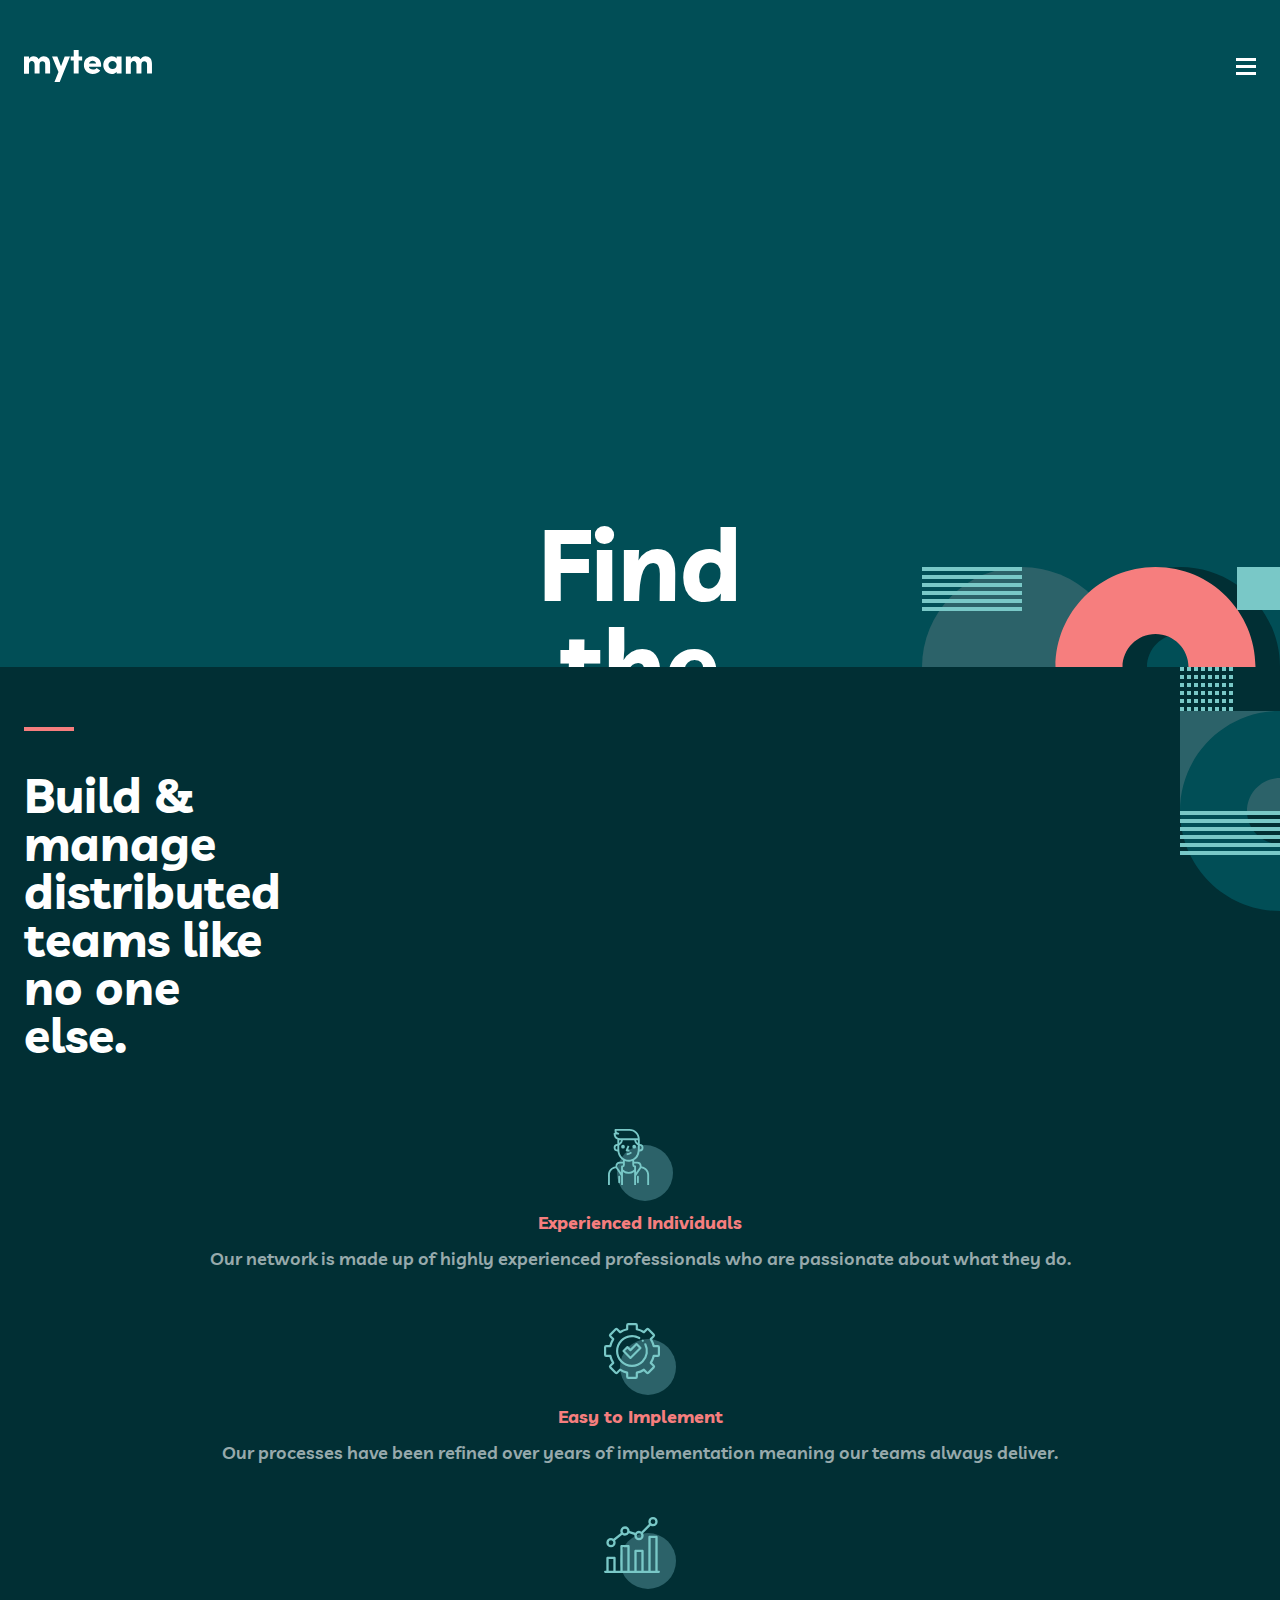
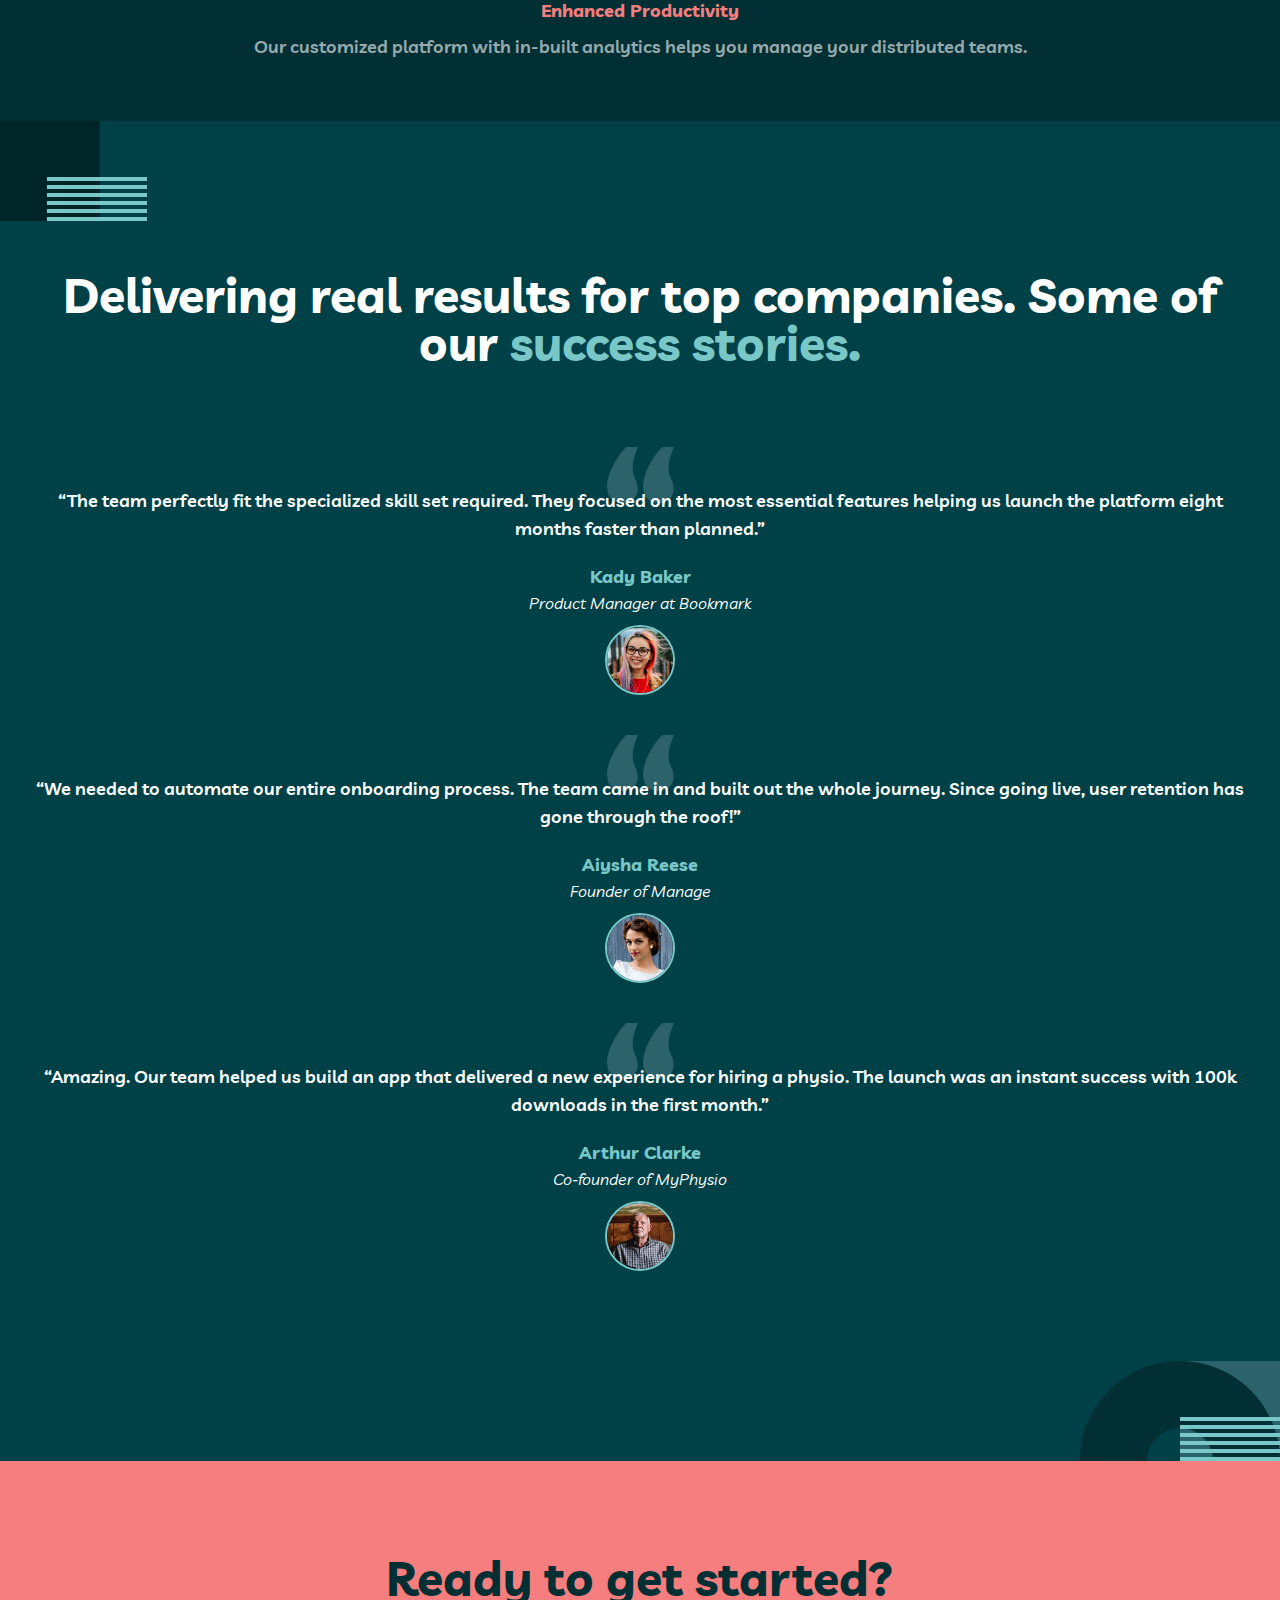
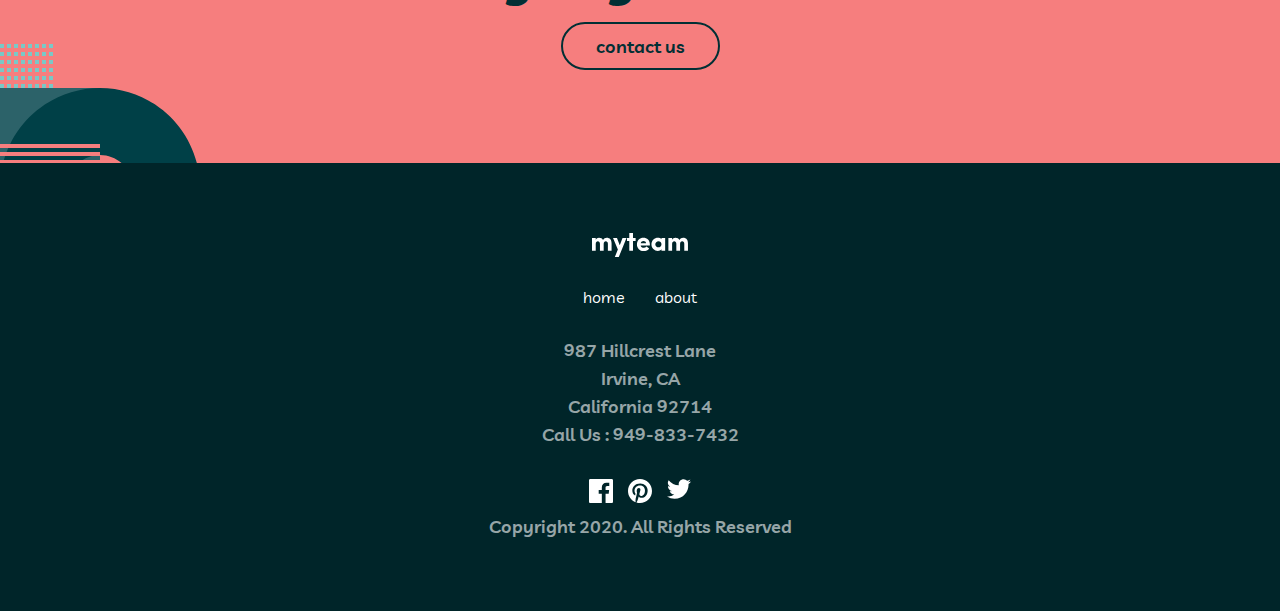
==== index.html @ 8f1077c3 "chore: file restructure and refactor" ====
<!DOCTYPE html>
<html lang="en">
  <head>
    <meta charset="UTF-8" />
    <meta name="viewport" content="width=device-width, initial-scale=1.0" />

    <link rel="preconnect" href="https://fonts.googleapis.com" />
    <link rel="preconnect" href="https://fonts.gstatic.com" crossorigin />
    <link
      href="https://fonts.googleapis.com/css2?family=Livvic:wght@100;200;300;400;500;600;700;900&display=swap"
      rel="stylesheet"
    />

    <link
      rel="icon"
      type="image/png"
      sizes="32x32"
      href="./images/favicon-32x32.png"
    />

    <link rel="stylesheet" href="../styles/global.css" />
    <link rel="stylesheet" href="../styles/Home/index.css" />
    <title>Frontend Mentor | MyTeam - Homepage</title>
  </head>

  <body>
    <header class="mobile">
      <img class="logo" src="./assets/logo.svg" alt="logo" />
      <img
        class="hamburger"
        src="./assets/icon-hamburger.svg"
        alt="hamburger icon"
      />
      <nav>
        <a href="./index.html">home</a>
        <a href="./pages/about.html">about</a>
        <button><a href="./pages/contact.html">contact us</a></button>
        <img src="./assets/icon-close.svg" id="close_nav" class="close_nav" />
        <img
          class="bg-image"
          src="./assets/bg-pattern-about-1-mobile-nav-1.svg"
          alt="background image"
        />
      </nav>
    </header>
    <section class="splash">
      <div class="wrapper">
        <h1>Find the best <span>talent</span></h1>

        <p>
          Finding the right people and building high performing teams can be
          hard. Most companies aren’t tapping into the abundance of global
          talent. We’re about to change that.
        </p>
      </div>
      <img src="./assets/bg-pattern-home-2.svg" alt="section one bg image" />
    </section>

    <section class="features">
      <div class="wrapper">
        <img
          class="bg-image"
          src="./assets/bg-pattern-home-3.svg"
          alt="bg image"
        />
        <div class="headline">
          <div class="line"></div>
          <h2>Build & manage distributed teams like no one else.</h2>
        </div>

        <div class="feats">
          <article>
            <img src="./assets/icon-person.svg" alt="person icon" />
            <h3>Experienced Individuals</h3>
            <p>
              Our network is made up of highly experienced professionals who are
              passionate about what they do.
            </p>
          </article>
          <article>
            <img src="./assets/icon-cog.svg" alt="cog icon" />
            <h3>Easy to Implement</h3>
            <p>
              Our processes have been refined over years of implementation
              meaning our teams always deliver.
            </p>
          </article>
          <article>
            <img src="./assets/icon-chart.svg" alt="chart icon" />
            <h3>Enhanced Productivity</h3>
            <p>
              Our customized platform with in-built analytics helps you manage
              your distributed teams.
            </p>
          </article>
        </div>
      </div>
    </section>

    <section class="stories">
      <div class="wrapper">
        <img
          class="bg-image-one"
          src="./assets/bg-pattern-home-4-about-3.svg"
          alt="bg image one"
        />
        <h2 class="headline">
          Delivering real results for top companies. Some of our
          <span>success stories.</span>
        </h2>

        <div class="articles-container">
          <article>
            <img
              class="quotes-icon"
              src="./assets/icon-quotes.svg"
              alt="quote icon"
            />
            <p>
              “The team perfectly fit the specialized skill set required. They
              focused on the most essential features helping us launch the
              platform eight months faster than planned.”
            </p>
            <div class="profile-container">
              <h3>Kady Baker</h3>
              <i>Product Manager at Bookmark</i>
              <img
                class="avatar"
                src="./assets/avatar-kady.jpg"
                alt="kady profile"
              />
            </div>
          </article>
          <article>
            <img
              class="quotes-icon"
              src="./assets/icon-quotes.svg"
              alt="quote icon"
            />
            <p>
              “We needed to automate our entire onboarding process. The team
              came in and built out the whole journey. Since going live, user
              retention has gone through the roof!”
            </p>
            <div class="profile-container">
              <h3>Aiysha Reese</h3>
              <i>Founder of Manage</i>
              <img
                class="avatar"
                src="./assets/avatar-aiysha.jpg"
                alt="aiysha profile"
              />
            </div>
          </article>
          <article>
            <img
              class="quotes-icon"
              src="./assets/icon-quotes.svg"
              alt="quote icon"
            />
            <p>
              “Amazing. Our team helped us build an app that delivered a new
              experience for hiring a physio. The launch was an instant success
              with 100k downloads in the first month.”
            </p>
            <div class="profile-container">
              <h3>Arthur Clarke</h3>
              <i>Co-founder of MyPhysio</i>
              <img
                class="avatar"
                src="/assets/avatar-arthur.jpg"
                alt="arthur icon"
              />
            </div>
          </article>
        </div>
      </div>
      <img
        src="./assets/bg-pattern-home-5.svg"
        alt="bg image"
        class="bg-image-two"
      />
    </section>

    <section class="get-started">
      <h2>Ready to get started?</h2>
      <button><a href="./pages/contact.html">contact us</a></button>
      <img src="./assets/bg-pattern-home-6-about-5.svg" alt="bg image" />
    </section>

    <footer>
      <img class="logo" src="./assets/logo.svg" alt="logo" />
      <nav>
        <a href="#section.splash">home</a>
        <a href="./pages/about.html">about</a>
      </nav>
      <div class="addy">
        <p>987 Hillcrest Lane</p>
        <p>Irvine, CA</p>
        <p>California 92714</p>
        <p>Call Us : 949-833-7432</p>
      </div>
      <div class="copyright">
        <div class="media-wrapper">
          <img src="./assets/icon-facebook.svg" alt="facebook icon" />
          <img src="./assets/icon-pinterest.svg" alt="pintrest icon" />
          <img src="./assets/icon-twitter.svg" alt="twitter icon" />
        </div>
        <p>Copyright 2020. All Rights Reserved</p>
      </div>
    </footer>
    <script src="./index.js"></script>
  </body>
</html>
---- styles/global.css ----
@import url("./fonts.css");
@import url("./comps/button.css");
@import url("./comps/mobile_header.css");
@import url("./comps/footer.css");
@import url("./comps/get-started.css");
* {
  box-sizing: border-box;
  margin: 0;
  padding: 0;
}

:root {
  --midnight-green: #014e56;
  --light-coral: #f67e7e;
  --rapture-blue: #79c8c7;
  --police-blue: #2c6269;
  --jungle-green: #004047;
  --sacramento-green: #012f34;
  --dark-green: #002529;
  --light-text: rgba(360, 360, 360, 0.6);
}

html {
  background: var(--midnight-green);
}

body {
  position: relative;
}

section {
  padding: 0 24px;
}

a {
  text-decoration: none;
  color: inherit;
}
---- styles/Home/index.css ----
@import url("./splash.css");
@import url("./features.css");
@import url("./stories.css");
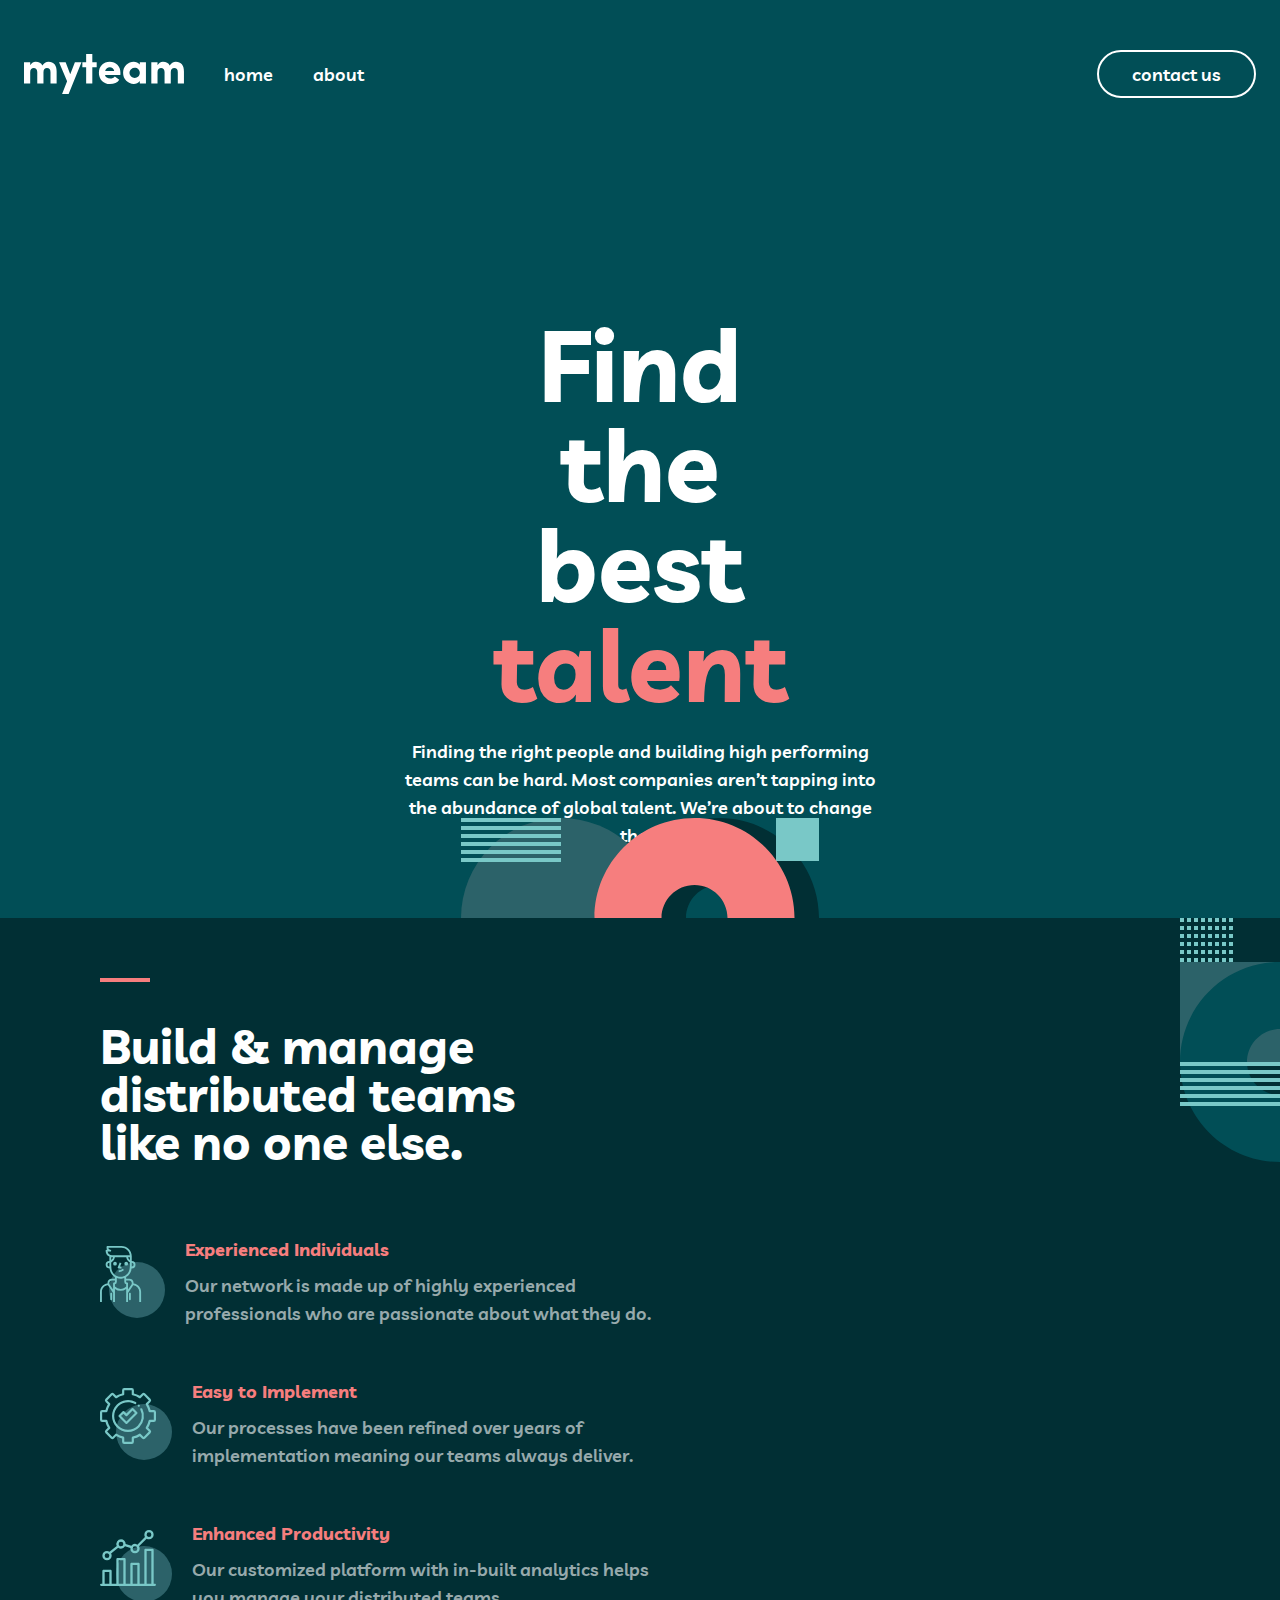
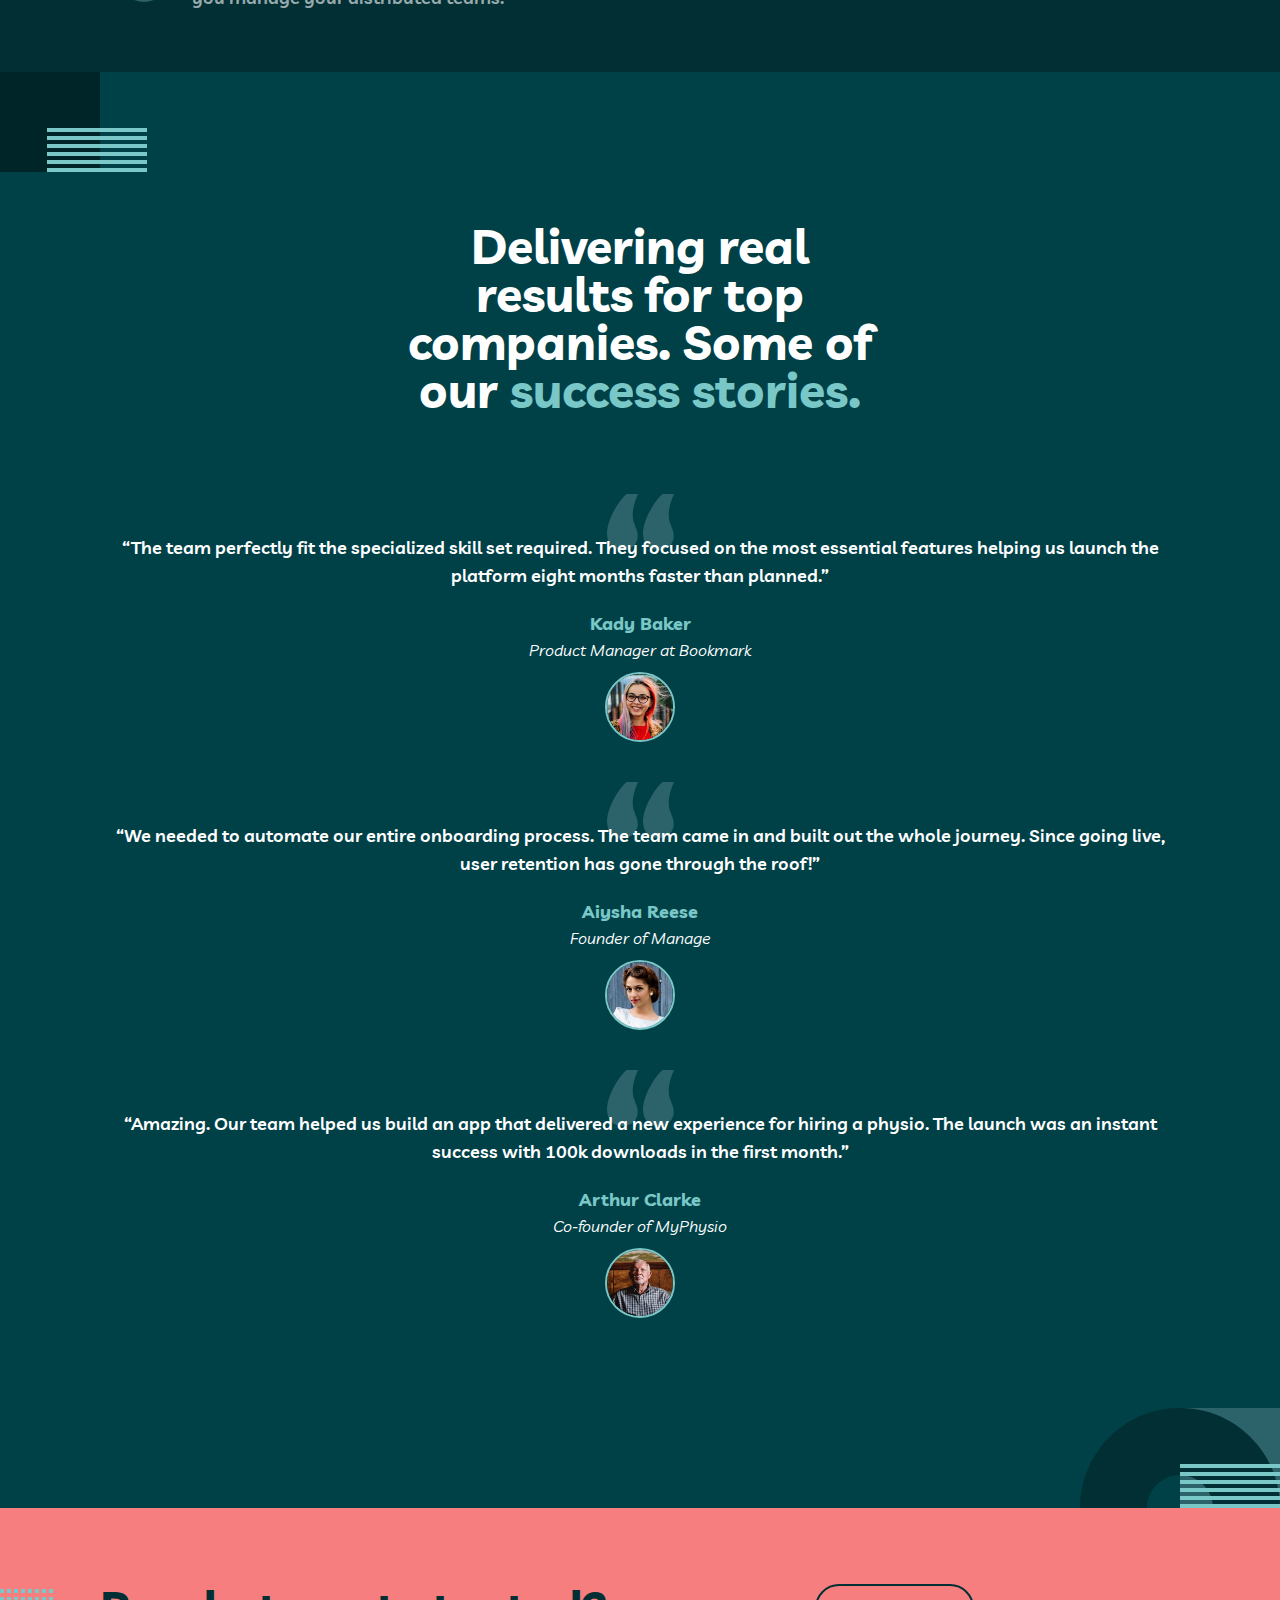
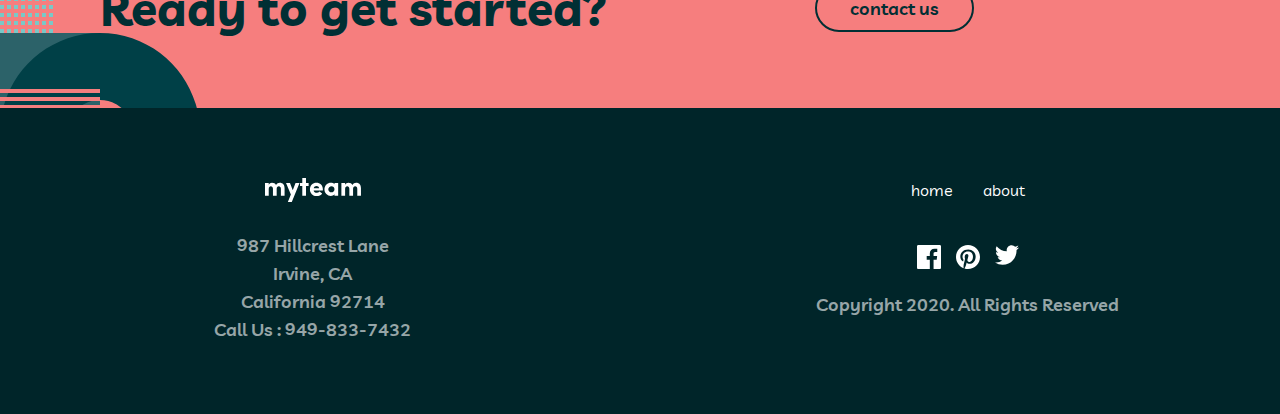
==== commit 8b450958: "page: home tablet view" ====
--- a/index.html
+++ b/index.html
@@ -43,6 +43,15 @@
         />
       </nav>
     </header>
+    <header class="desktop">
+      <nav>
+        <img class="logo" src="./assets/logo.svg" alt="logo" />
+        <a href="./index.html">home</a>
+        <a href="./pages/about.html">about</a>
+      </nav>
+      <button><a href="./pages/contact.html">contact us</a></button>
+    </header>
+
     <section class="splash">
       <div class="wrapper">
         <h1>Find the best <span>talent</span></h1>
@@ -71,27 +80,33 @@
         <div class="feats">
           <article>
             <img src="./assets/icon-person.svg" alt="person icon" />
-            <h3>Experienced Individuals</h3>
-            <p>
-              Our network is made up of highly experienced professionals who are
-              passionate about what they do.
-            </p>
+            <div>
+              <h3>Experienced Individuals</h3>
+              <p>
+                Our network is made up of highly experienced professionals who
+                are passionate about what they do.
+              </p>
+            </div>
           </article>
           <article>
             <img src="./assets/icon-cog.svg" alt="cog icon" />
-            <h3>Easy to Implement</h3>
-            <p>
-              Our processes have been refined over years of implementation
-              meaning our teams always deliver.
-            </p>
+            <div>
+              <h3>Easy to Implement</h3>
+              <p>
+                Our processes have been refined over years of implementation
+                meaning our teams always deliver.
+              </p>
+            </div>
           </article>
           <article>
             <img src="./assets/icon-chart.svg" alt="chart icon" />
-            <h3>Enhanced Productivity</h3>
-            <p>
-              Our customized platform with in-built analytics helps you manage
-              your distributed teams.
-            </p>
+            <div>
+              <h3>Enhanced Productivity</h3>
+              <p>
+                Our customized platform with in-built analytics helps you manage
+                your distributed teams.
+              </p>
+            </div>
           </article>
         </div>
       </div>
--- a/styles/global.css
+++ b/styles/global.css
@@ -3,6 +3,7 @@
 @import url("./comps/mobile_header.css");
 @import url("./comps/footer.css");
 @import url("./comps/get-started.css");
+@import url("./comps/header_desktop.css");
 * {
   box-sizing: border-box;
   margin: 0;
@@ -36,3 +37,9 @@
   text-decoration: none;
   color: inherit;
 }
+
+@media (min-width: 768px) {
+  section {
+    padding: 0 100px;
+  }
+}
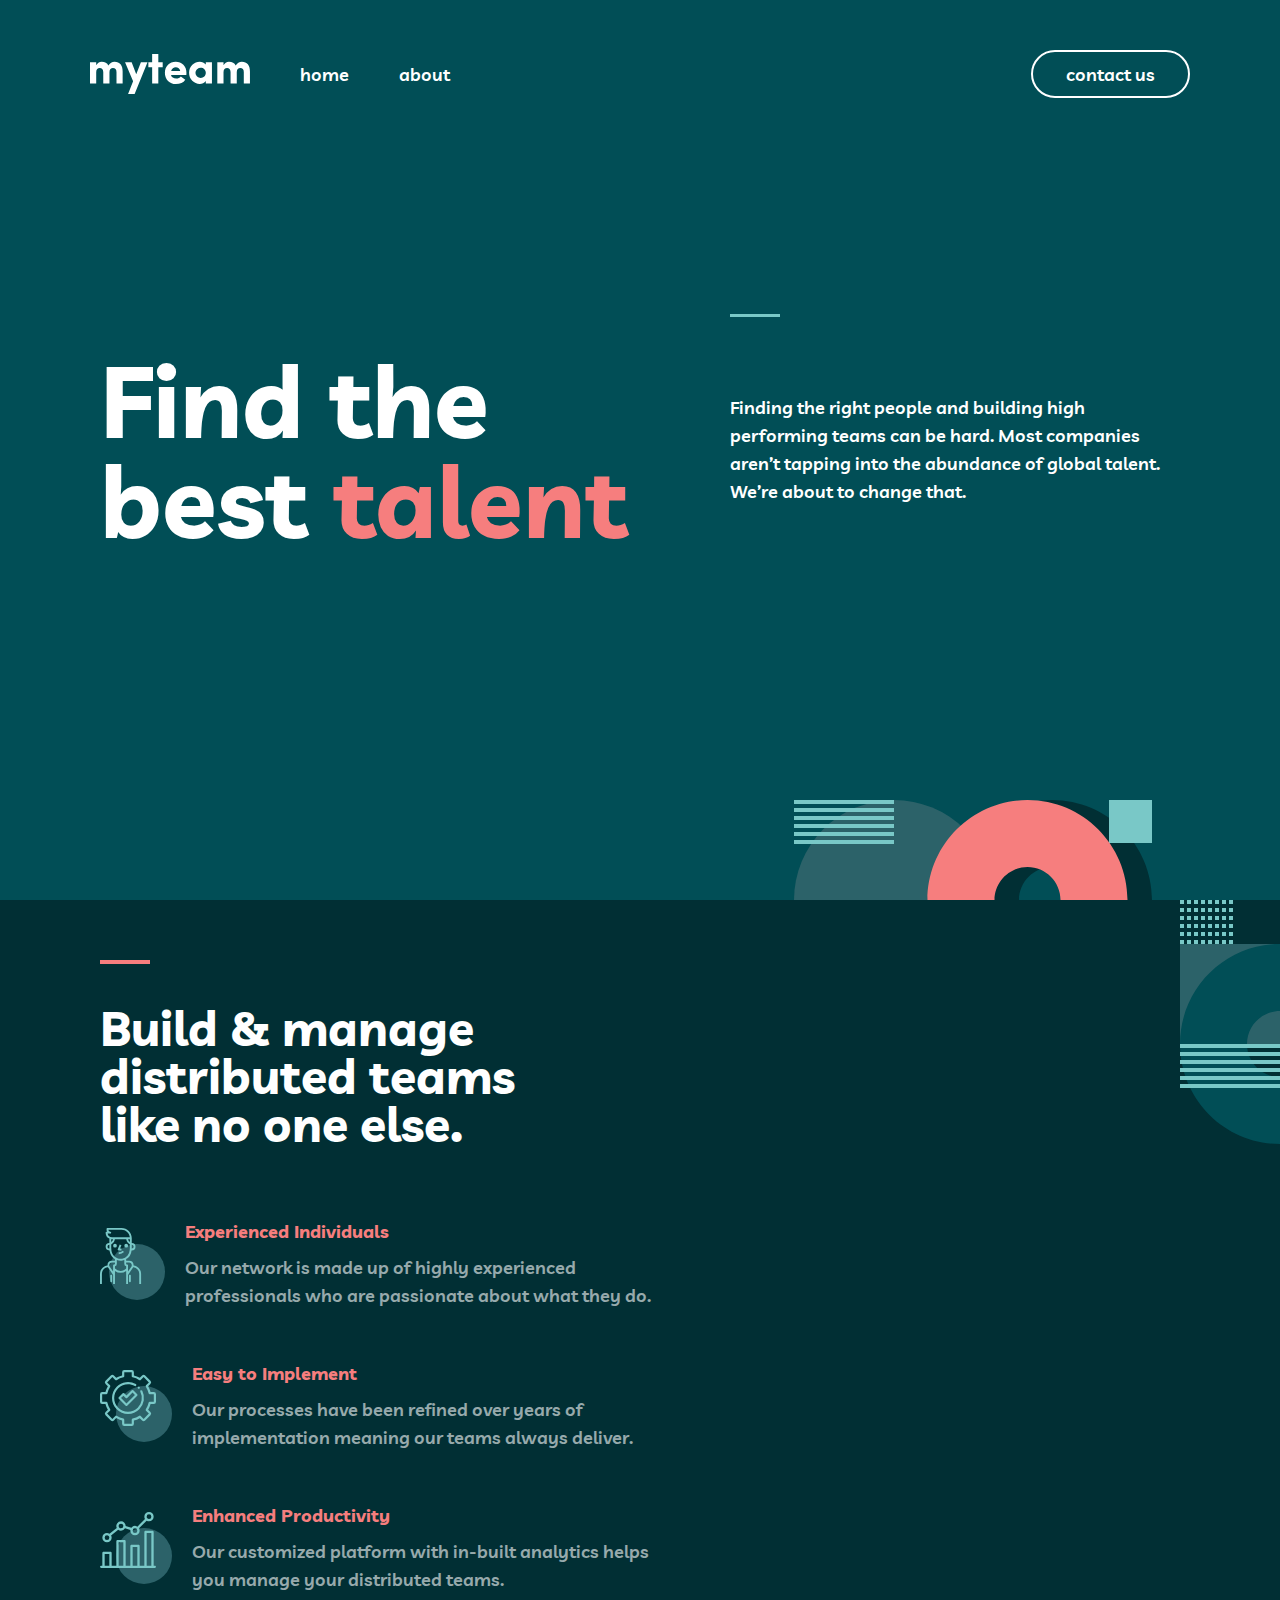
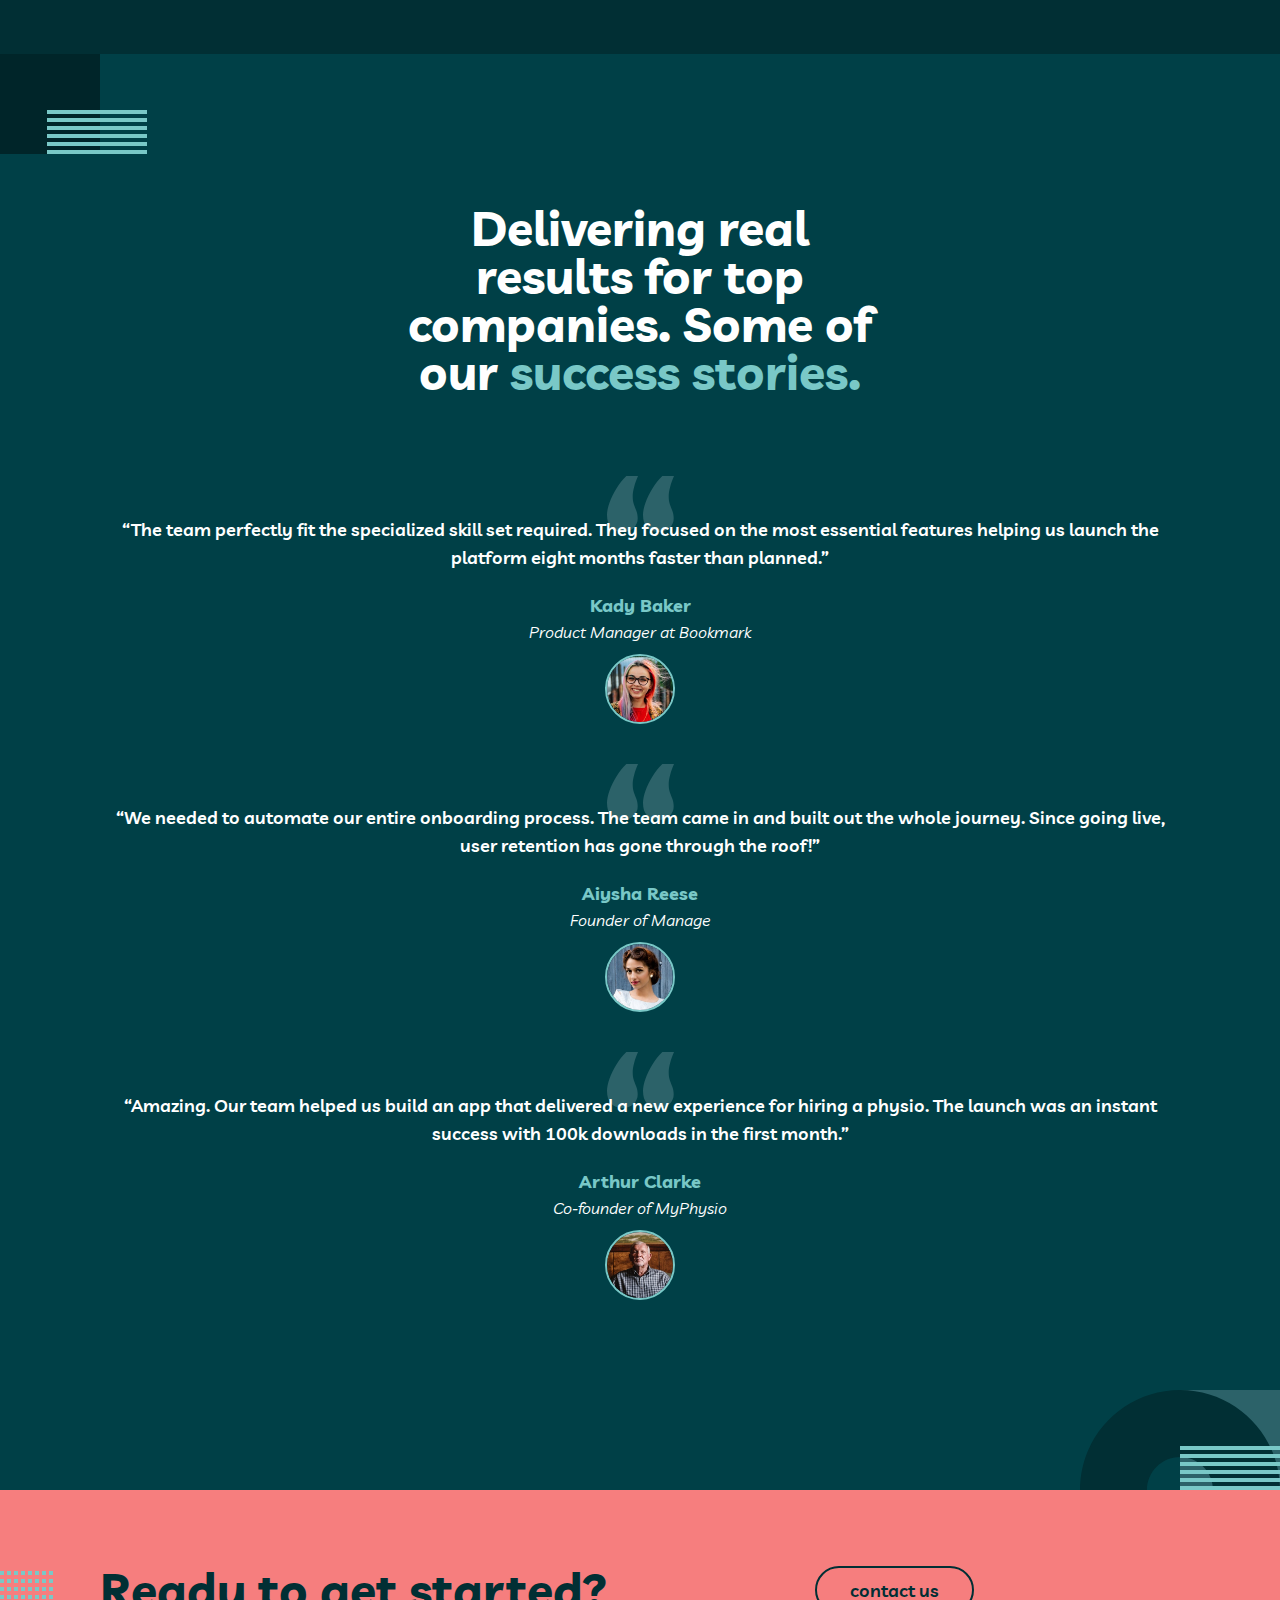
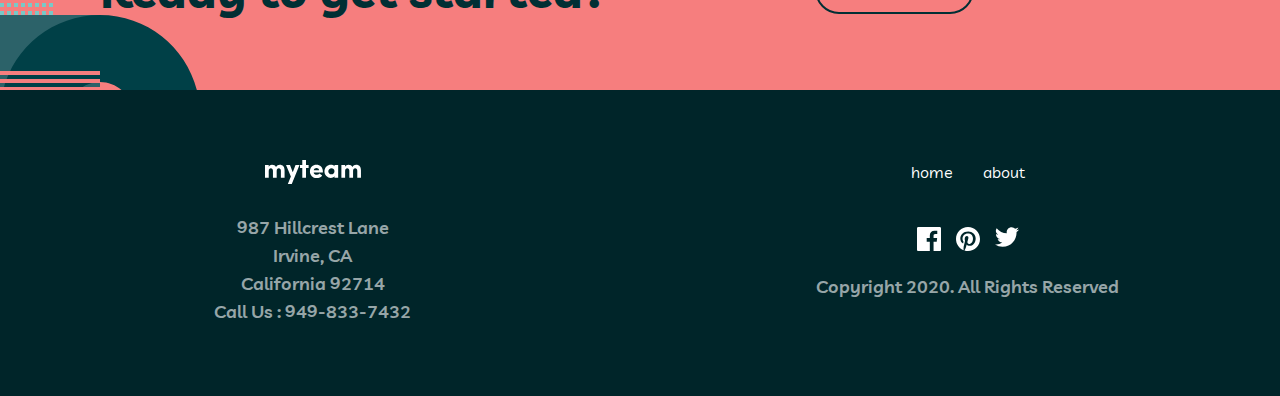
==== commit eaac279c: "page:home fixed splash styles" ====
--- a/index.html
+++ b/index.html
@@ -55,14 +55,25 @@
     <section class="splash">
       <div class="wrapper">
         <h1>Find the best <span>talent</span></h1>
-
-        <p>
-          Finding the right people and building high performing teams can be
-          hard. Most companies aren’t tapping into the abundance of global
-          talent. We’re about to change that.
-        </p>
-      </div>
-      <img src="./assets/bg-pattern-home-2.svg" alt="section one bg image" />
+        <div class="para-container">
+          <div class="line"></div>
+          <p>
+            Finding the right people and building high performing teams can be
+            hard. Most companies aren’t tapping into the abundance of global
+            talent. We’re about to change that.
+          </p>
+        </div>
+      </div>
+      <img
+        class="img-left"
+        src="./assets/bg-pattern-home-1.svg"
+        alt="bg image left"
+      />
+      <img
+        class="img-bottom"
+        src="./assets/bg-pattern-home-2.svg"
+        alt="section one bg image"
+      />
     </section>
 
     <section class="features">
--- a/styles/global.css
+++ b/styles/global.css
@@ -27,10 +27,14 @@
 
 body {
   position: relative;
+  max-width: 1500px;
+  margin: auto;
 }
 
 section {
   padding: 0 24px;
+  max-width: 1500px;
+  margin: auto;
 }
 
 a {
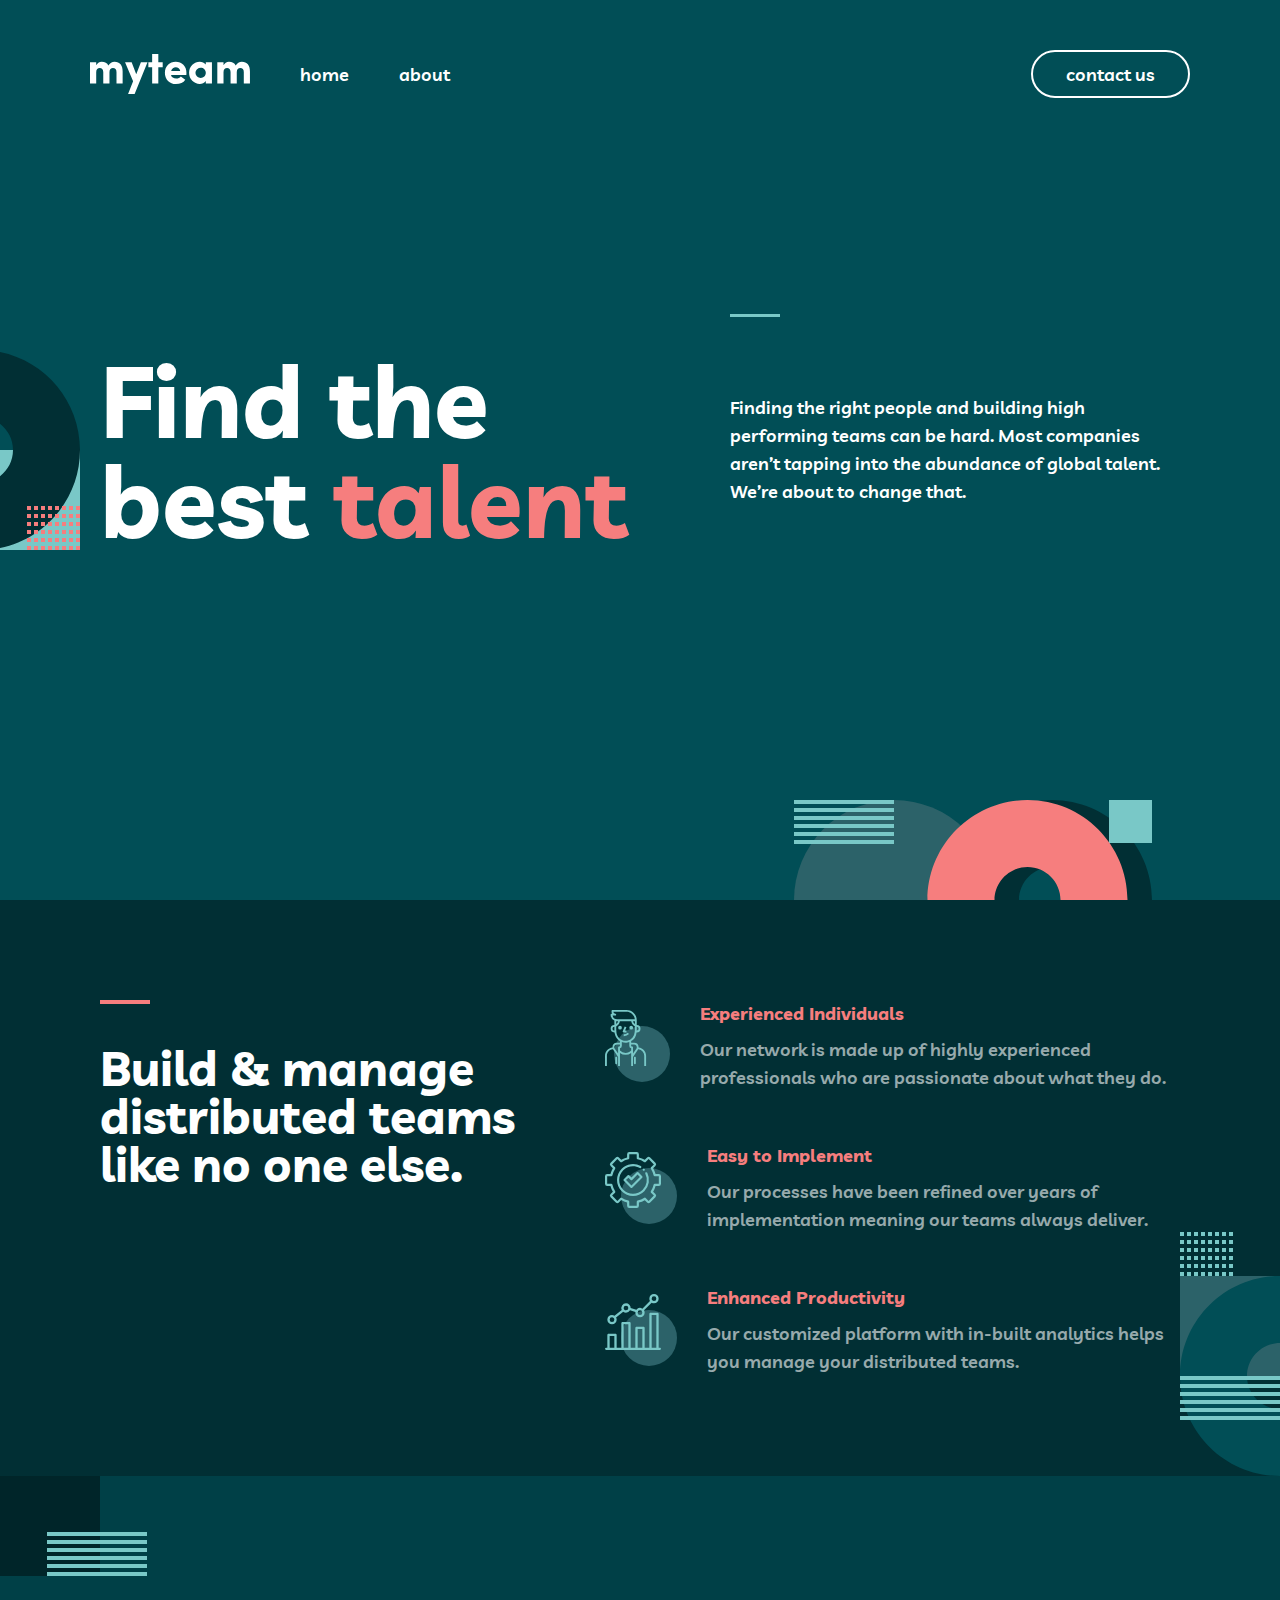
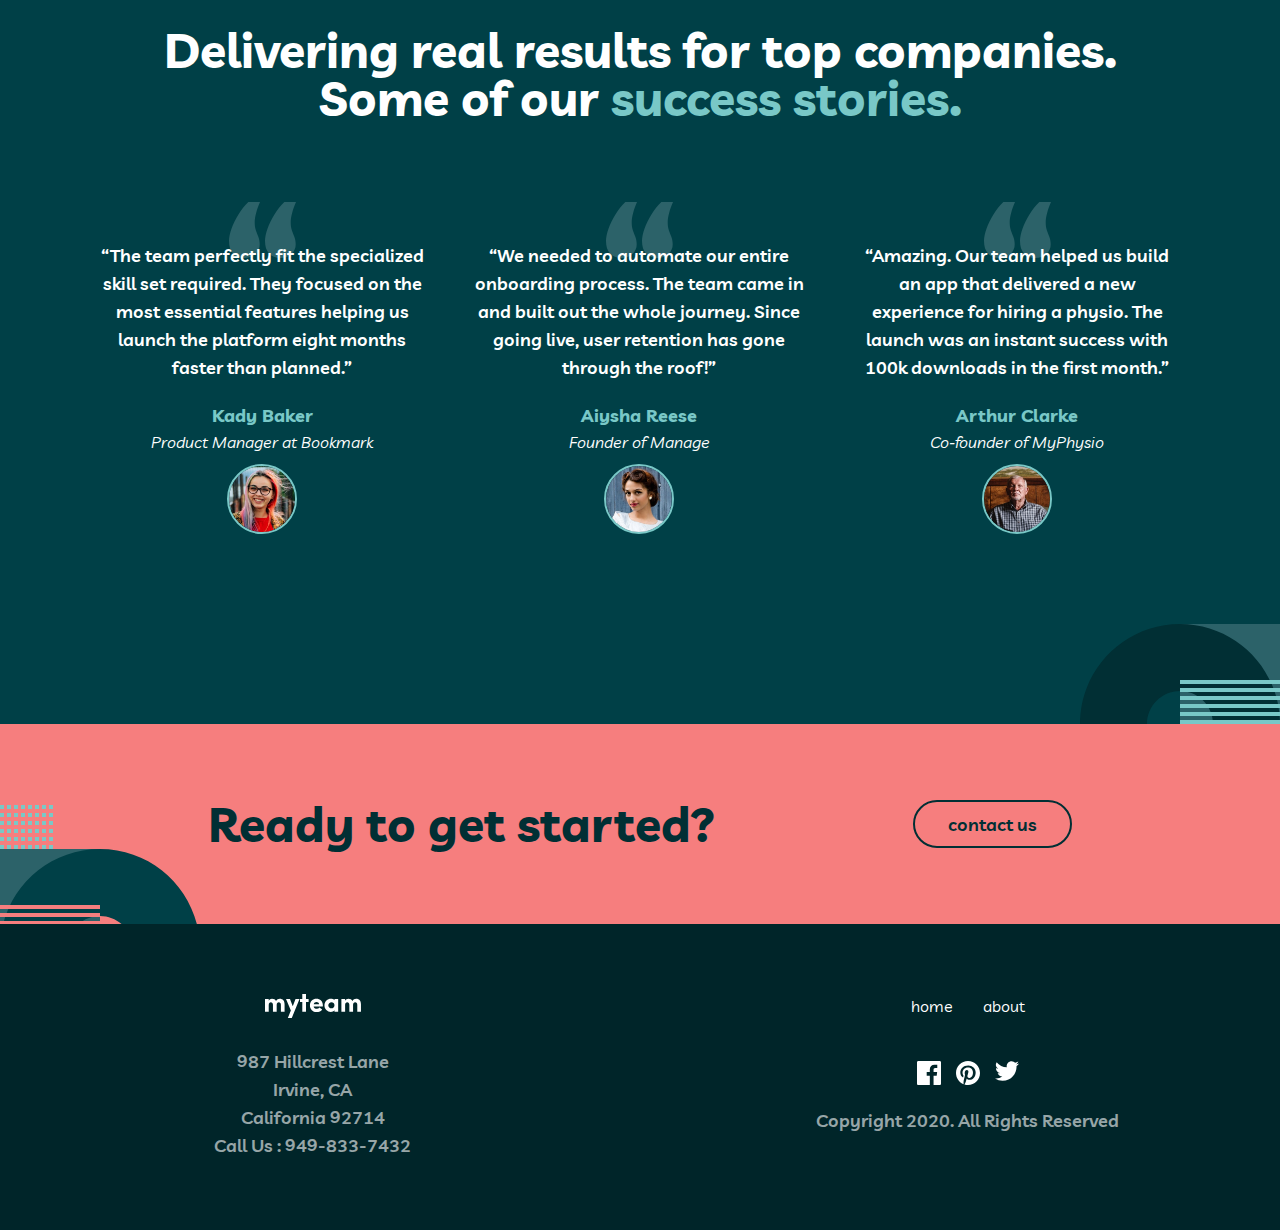
==== commit b8478a31: "page:home finished desktop" ====
--- a/index.html
+++ b/index.html
@@ -209,8 +209,10 @@
     </section>
 
     <section class="get-started">
-      <h2>Ready to get started?</h2>
-      <button><a href="./pages/contact.html">contact us</a></button>
+      <div class="wrapper">
+        <h2>Ready to get started?</h2>
+        <button><a href="./pages/contact.html">contact us</a></button>
+      </div>
       <img src="./assets/bg-pattern-home-6-about-5.svg" alt="bg image" />
     </section>
 
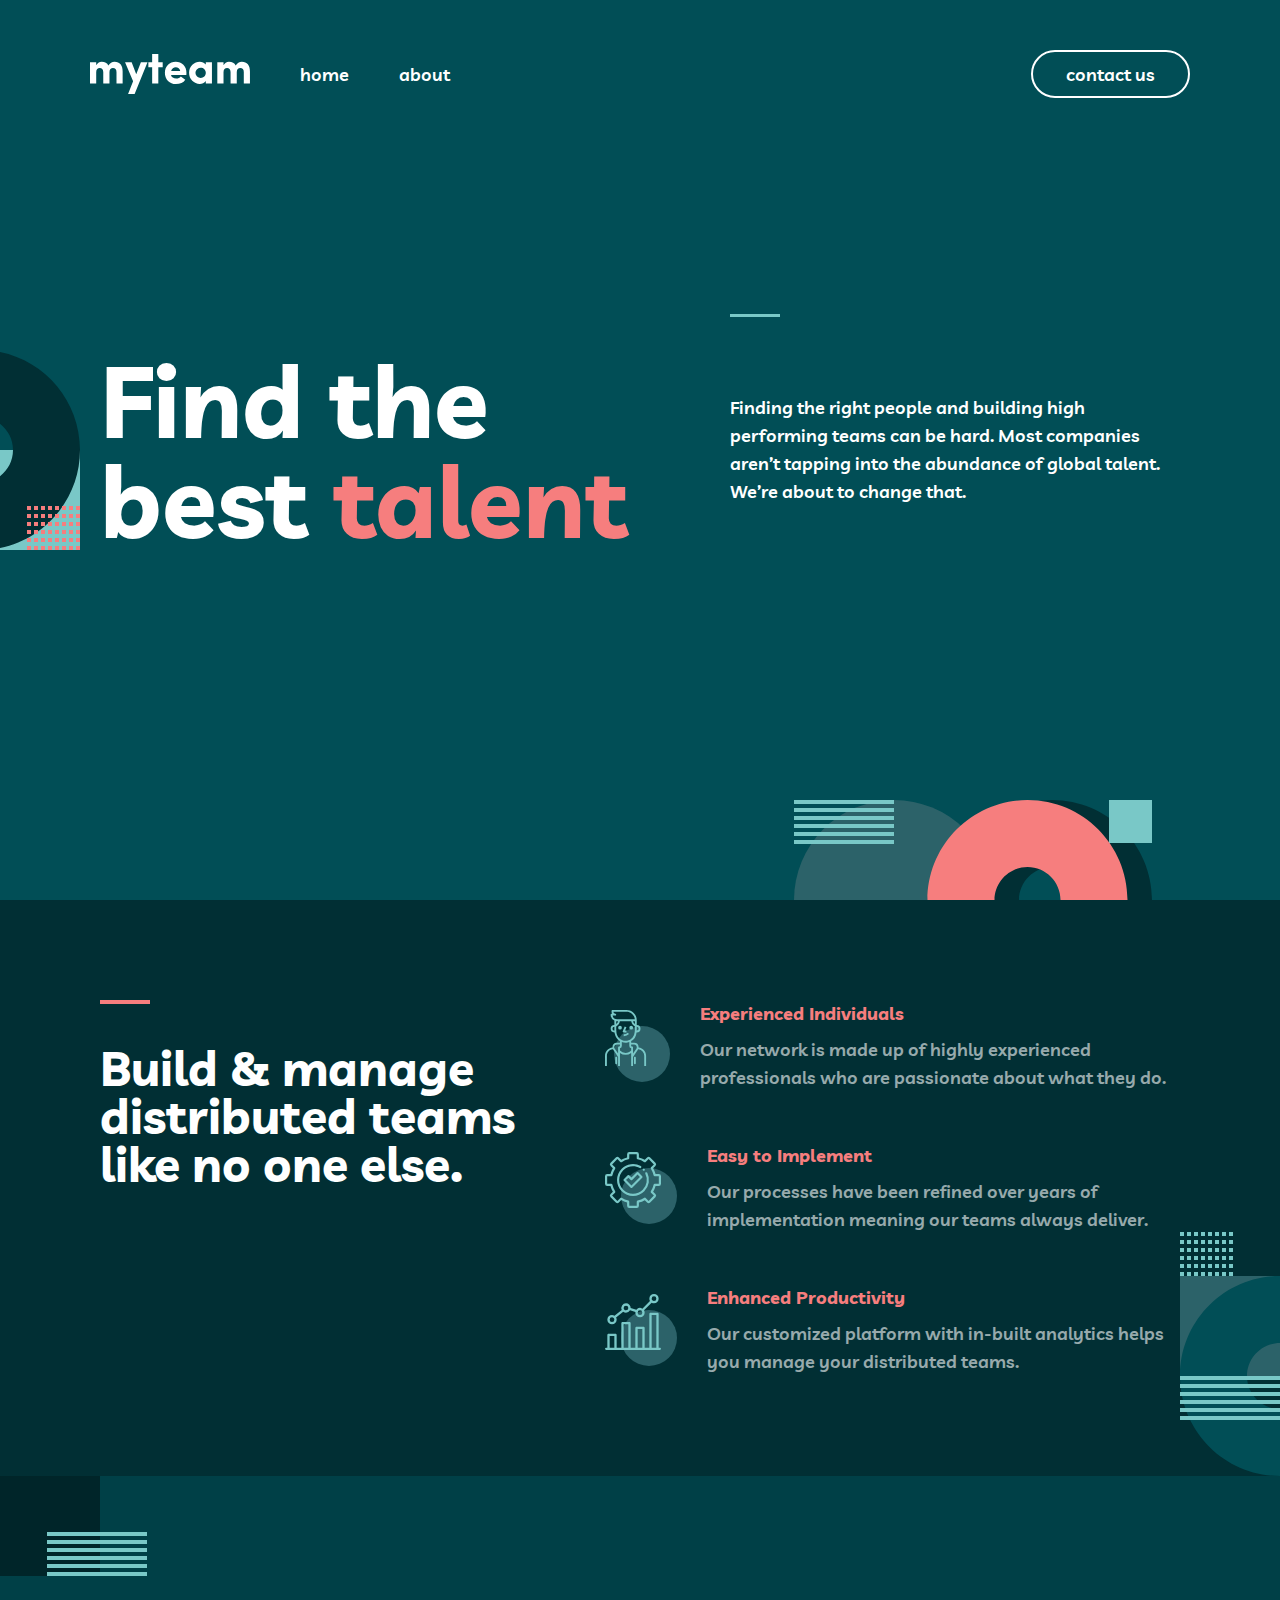
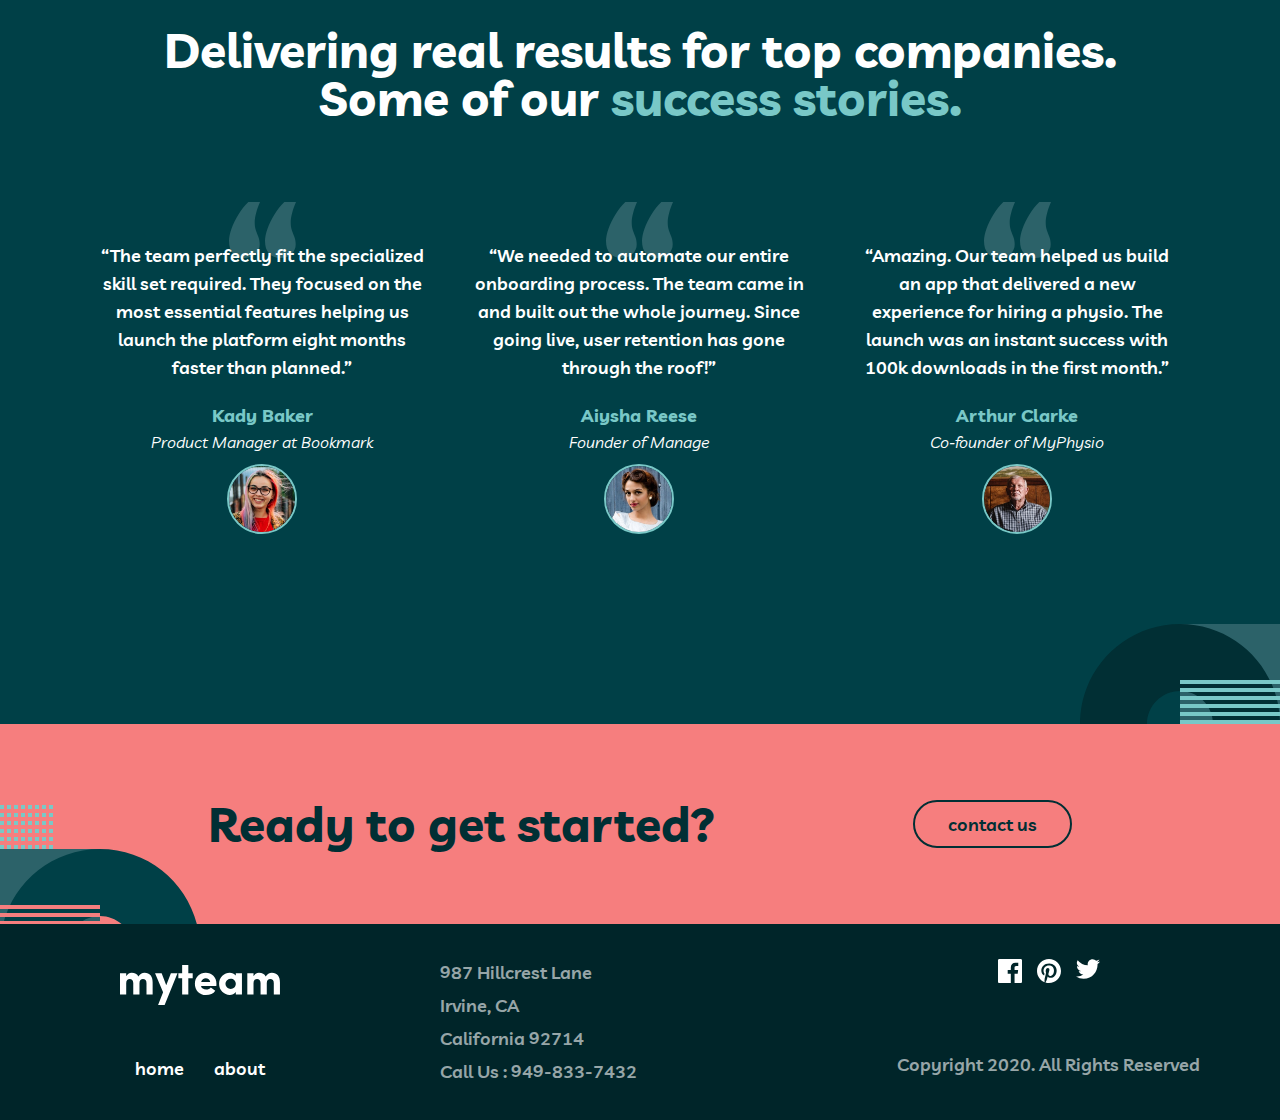
==== commit 03f57658: "v1.0" ====
--- a/index.html
+++ b/index.html
@@ -52,7 +52,7 @@
       <button><a href="./pages/contact.html">contact us</a></button>
     </header>
 
-    <section class="splash">
+    <section id="home" class="splash">
       <div class="wrapper">
         <h1>Find the best <span>talent</span></h1>
         <div class="para-container">
@@ -217,24 +217,26 @@
     </section>
 
     <footer>
-      <img class="logo" src="./assets/logo.svg" alt="logo" />
-      <nav>
-        <a href="#section.splash">home</a>
-        <a href="./pages/about.html">about</a>
-      </nav>
-      <div class="addy">
-        <p>987 Hillcrest Lane</p>
-        <p>Irvine, CA</p>
-        <p>California 92714</p>
-        <p>Call Us : 949-833-7432</p>
-      </div>
-      <div class="copyright">
-        <div class="media-wrapper">
-          <img src="./assets/icon-facebook.svg" alt="facebook icon" />
-          <img src="./assets/icon-pinterest.svg" alt="pintrest icon" />
-          <img src="./assets/icon-twitter.svg" alt="twitter icon" />
-        </div>
-        <p>Copyright 2020. All Rights Reserved</p>
+      <div class="wrapper">
+        <img class="logo" src="./assets/logo.svg" alt="logo" />
+        <nav>
+          <a href="#home">home</a>
+          <a href="./pages/about.html">about</a>
+        </nav>
+        <div class="addy">
+          <p>987 Hillcrest Lane</p>
+          <p>Irvine, CA</p>
+          <p>California 92714</p>
+          <p>Call Us : 949-833-7432</p>
+        </div>
+        <div class="copyright">
+          <div class="media-wrapper">
+            <img src="./assets/icon-facebook.svg" alt="facebook icon" />
+            <img src="./assets/icon-pinterest.svg" alt="pintrest icon" />
+            <img src="./assets/icon-twitter.svg" alt="twitter icon" />
+          </div>
+          <p>Copyright 2020. All Rights Reserved</p>
+        </div>
       </div>
     </footer>
     <script src="./index.js"></script>
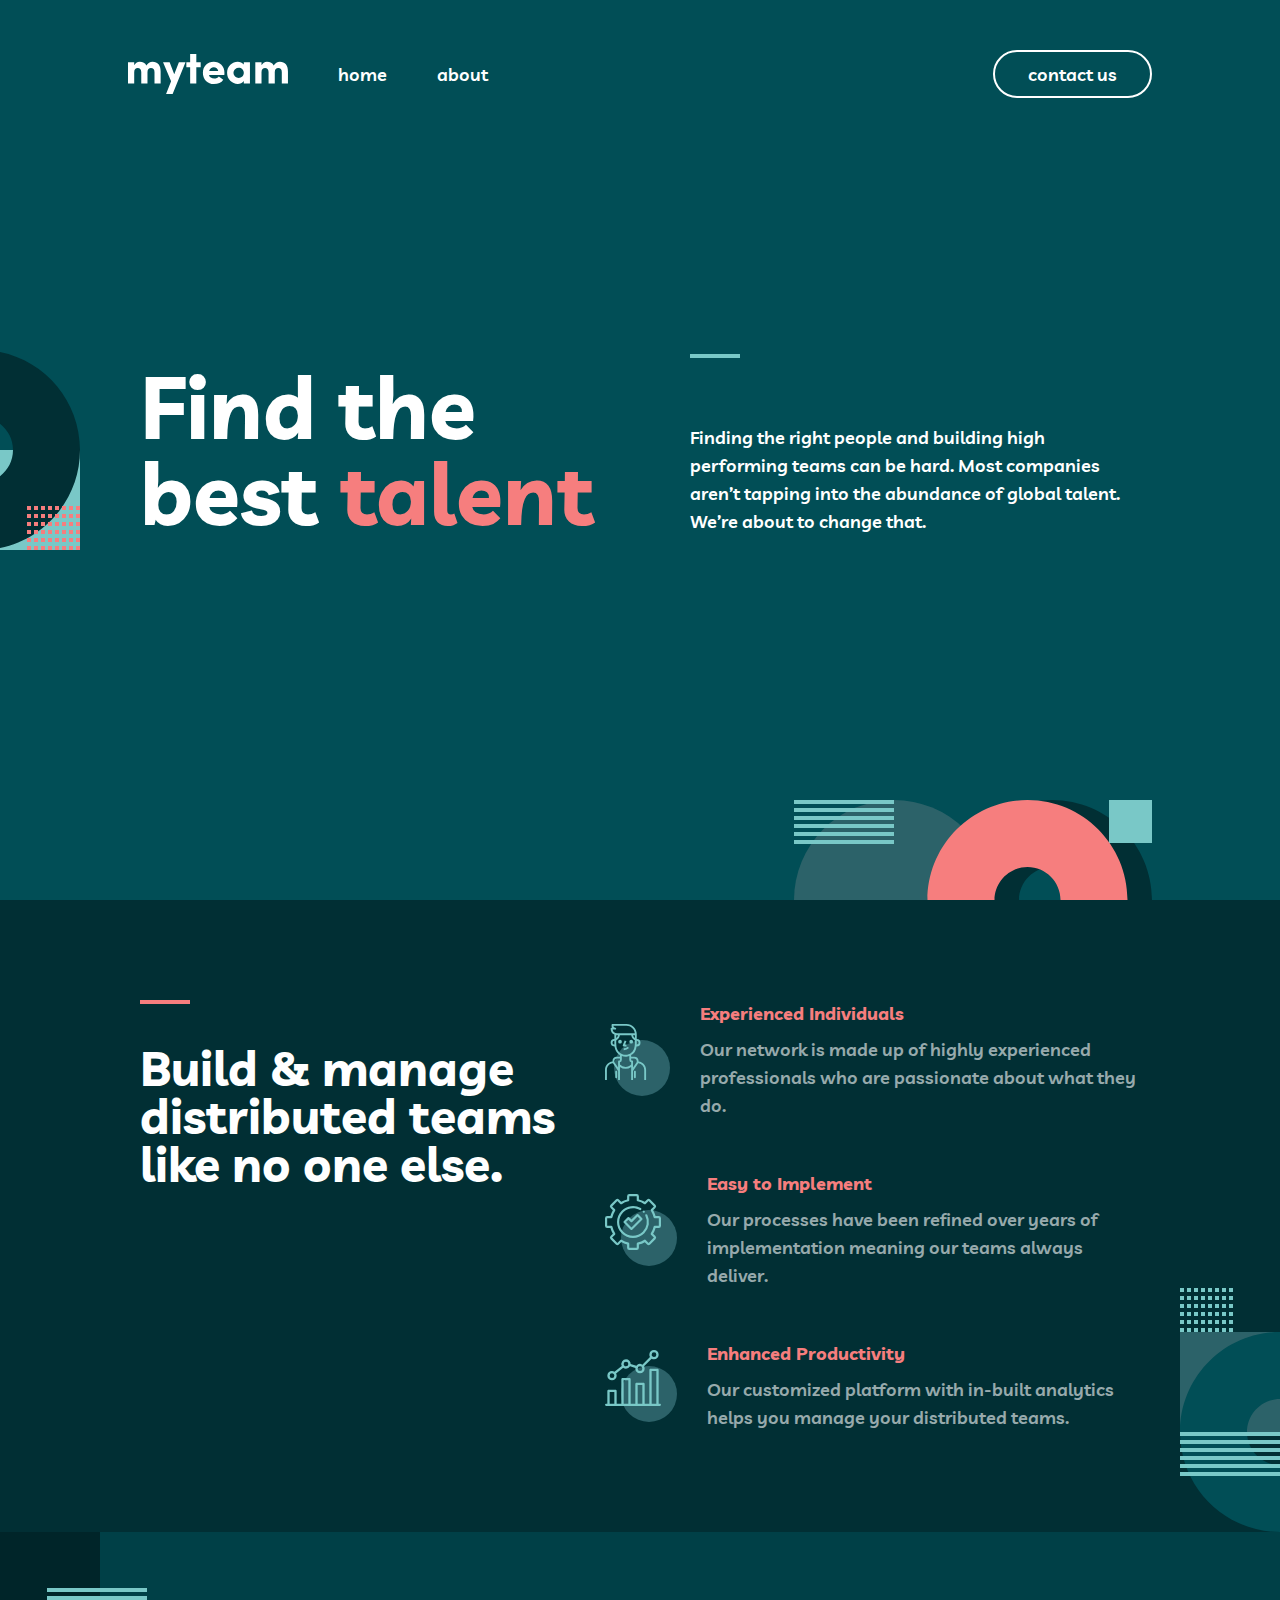
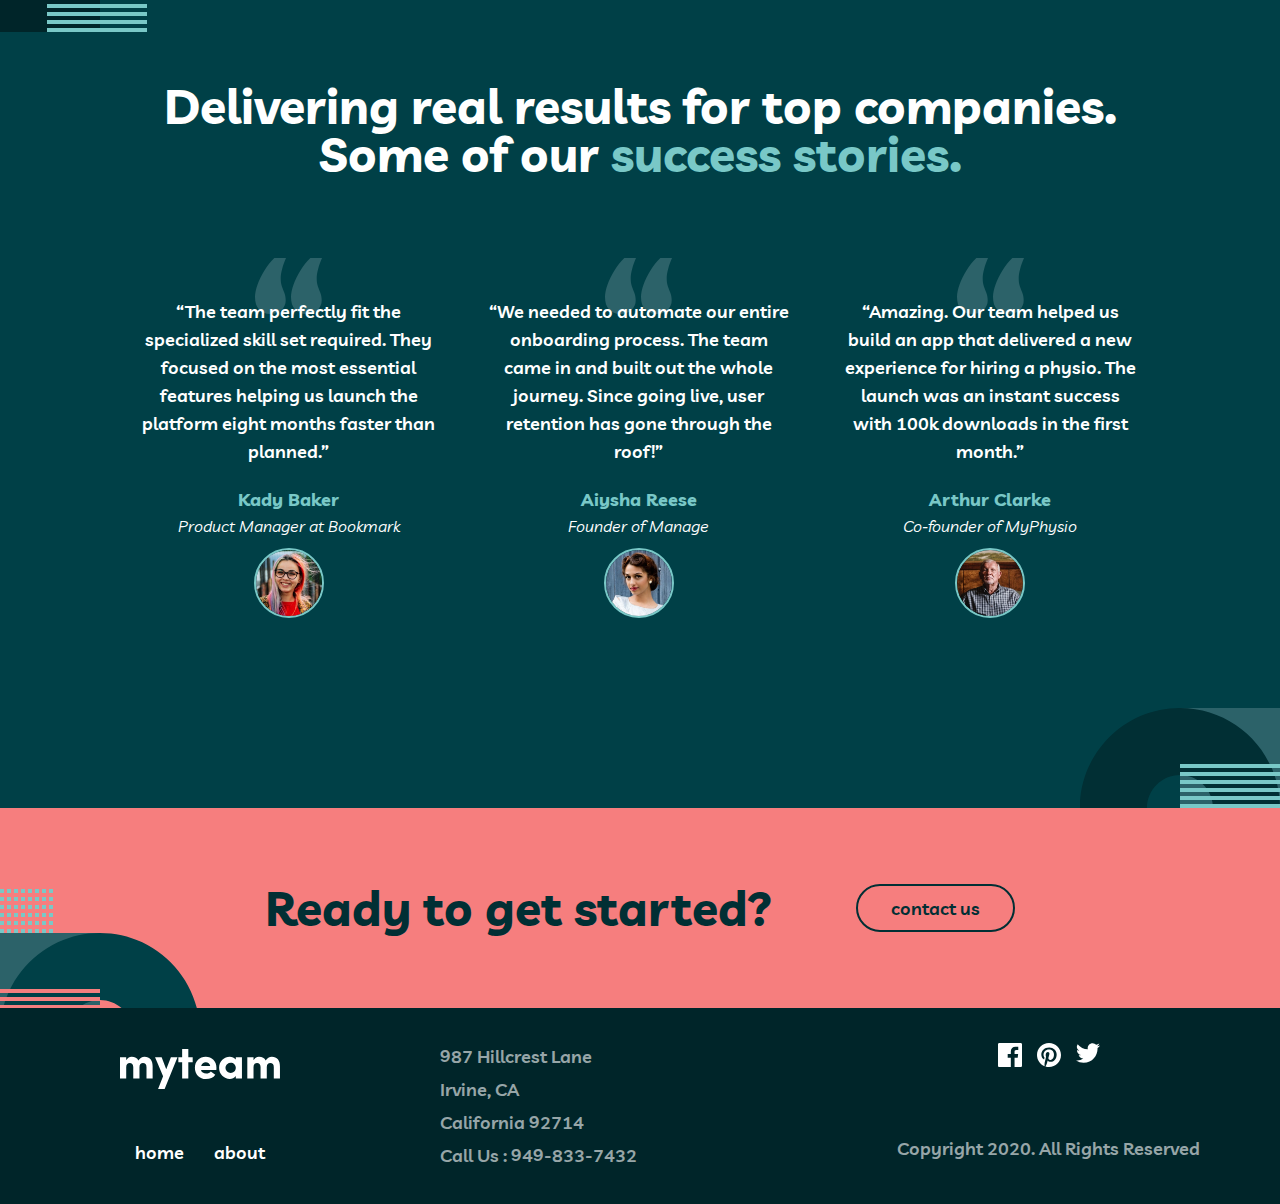
==== commit 712c3caf: "refactor home" ====
--- a/index.html
+++ b/index.html
@@ -55,6 +55,7 @@
     <section id="home" class="splash">
       <div class="wrapper">
         <h1>Find the best <span>talent</span></h1>
+
         <div class="para-container">
           <div class="line"></div>
           <p>
@@ -83,6 +84,7 @@
           src="./assets/bg-pattern-home-3.svg"
           alt="bg image"
         />
+
         <div class="headline">
           <div class="line"></div>
           <h2>Build & manage distributed teams like no one else.</h2>
@@ -130,6 +132,7 @@
           src="./assets/bg-pattern-home-4-about-3.svg"
           alt="bg image one"
         />
+
         <h2 class="headline">
           Delivering real results for top companies. Some of our
           <span>success stories.</span>
@@ -157,6 +160,7 @@
               />
             </div>
           </article>
+
           <article>
             <img
               class="quotes-icon"
@@ -178,6 +182,7 @@
               />
             </div>
           </article>
+
           <article>
             <img
               class="quotes-icon"
@@ -201,6 +206,7 @@
           </article>
         </div>
       </div>
+
       <img
         src="./assets/bg-pattern-home-5.svg"
         alt="bg image"
@@ -219,16 +225,19 @@
     <footer>
       <div class="wrapper">
         <img class="logo" src="./assets/logo.svg" alt="logo" />
+
         <nav>
           <a href="#home">home</a>
           <a href="./pages/about.html">about</a>
         </nav>
+
         <div class="addy">
           <p>987 Hillcrest Lane</p>
           <p>Irvine, CA</p>
           <p>California 92714</p>
           <p>Call Us : 949-833-7432</p>
         </div>
+
         <div class="copyright">
           <div class="media-wrapper">
             <img src="./assets/icon-facebook.svg" alt="facebook icon" />
--- a/styles/global.css
+++ b/styles/global.css
@@ -44,6 +44,6 @@
 
 @media (min-width: 768px) {
   section {
-    padding: 0 100px;
+    padding: 0 140px;
   }
 }
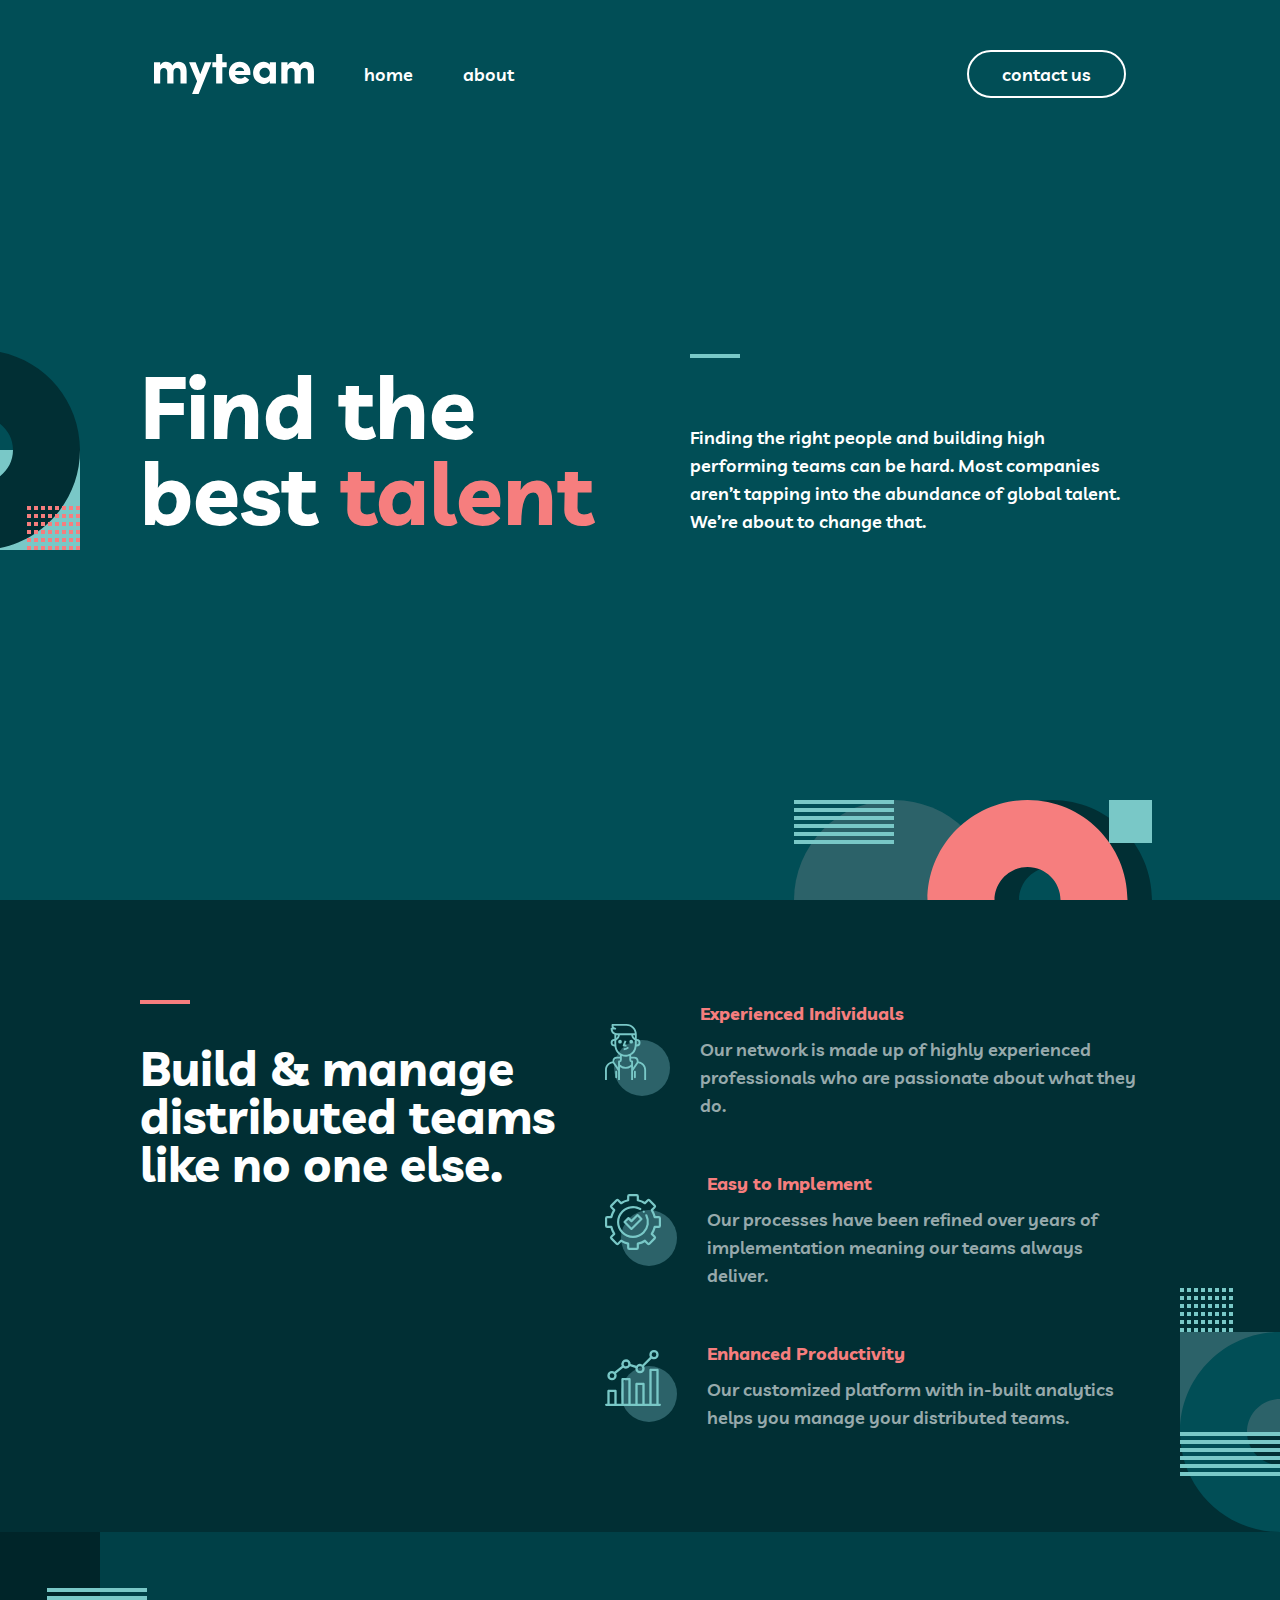
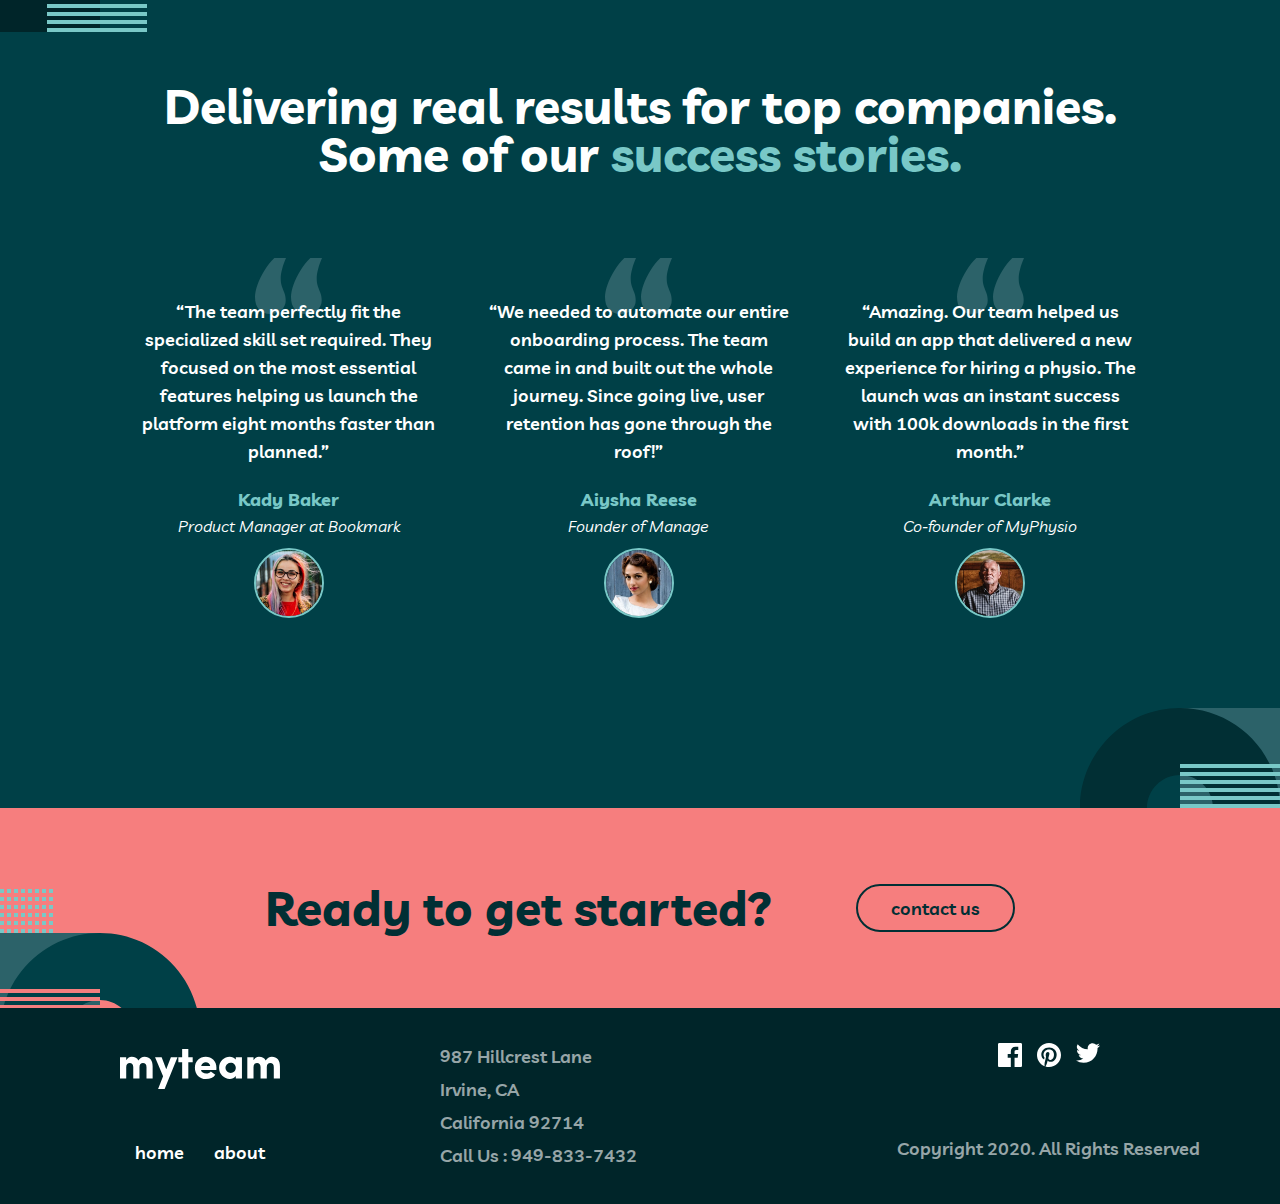
==== commit d40d1f83: "refactor about and contact" ====
--- a/index.html
+++ b/index.html
@@ -18,8 +18,8 @@
       href="./images/favicon-32x32.png"
     />
 
-    <link rel="stylesheet" href="../styles/global.css" />
-    <link rel="stylesheet" href="../styles/Home/index.css" />
+    <link rel="stylesheet" href="./styles/global.css" />
+    <link rel="stylesheet" href="./styles/Home/index.css" />
     <title>Frontend Mentor | MyTeam - Homepage</title>
   </head>
 
@@ -199,7 +199,7 @@
               <i>Co-founder of MyPhysio</i>
               <img
                 class="avatar"
-                src="/assets/avatar-arthur.jpg"
+                src="./assets/avatar-arthur.jpg"
                 alt="arthur icon"
               />
             </div>
